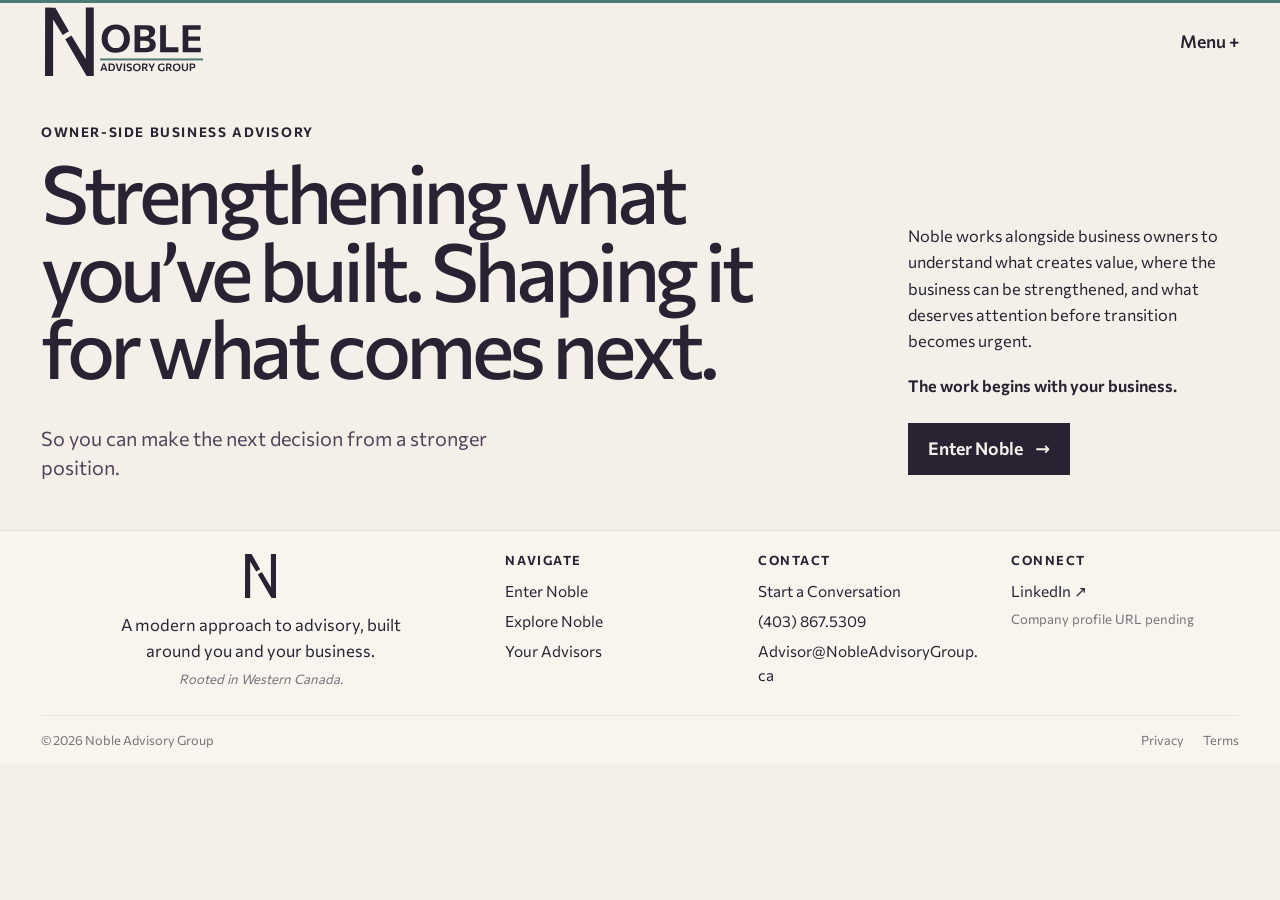
==== index.html @ ce42d4a8 "Add files via upload" ====
<!doctype html>
<html lang="en">
<head>
<meta charset="utf-8">
<meta name="viewport" content="width=device-width, initial-scale=1">
<meta name="description" content="Noble Advisory Group is an owner-side business advisory firm helping business owners strengthen what they have built and prepare for what comes next.">
<title>Noble Advisory Group | Owner-Side Business Advisory</title>
<link rel="preconnect" href="https://fonts.googleapis.com">
<link rel="preconnect" href="https://fonts.gstatic.com" crossorigin>
<link href="https://fonts.googleapis.com/css2?family=Commissioner:ital,wght@0,300..800;1,300..800&display=swap" rel="stylesheet">
<link rel="stylesheet" href="assets/css/tokens.css">
<link rel="stylesheet" href="assets/css/base.css">
<link rel="stylesheet" href="assets/css/components.css">
<link rel="stylesheet" href="assets/css/footer.css">
<link rel="stylesheet" href="assets/css/foyer.css">
<script src="assets/js/site.js" defer></script>
</head>
<body class="foyer-page">
<a class="skip-link" href="#foyer-main">Skip to Noble overview</a>
<header class="site-header site-header--entry">
  <a class="site-header__brand" href="index.html" aria-label="Noble Advisory Group home"><img src="assets/brand/noble-logo-primary.svg" alt="Noble Advisory Group"></a>
  <button class="site-header__menu" type="button" data-menu-open aria-controls="foyer-menu" aria-expanded="false">Menu +</button>
</header>

<div class="menu-drawer" id="foyer-menu" data-menu aria-hidden="true" role="dialog" aria-modal="true" aria-labelledby="foyer-menu-title">
  <button class="menu-drawer__scrim" type="button" data-menu-close aria-label="Close menu"></button>
  <div class="menu-drawer__panel">
    <header class="menu-drawer__header"><span id="foyer-menu-title">Noble</span><button type="button" data-menu-close>Close</button></header>
    <nav class="menu-drawer__links" aria-label="Noble destinations">
      <a href="start/index.html"><span>Enter Noble</span><span>→</span></a>
      <a href="explore/index.html#working-with-noble"><span>Explore Noble</span><span>→</span></a>
      <a href="advisors/index.html"><span>Your Advisors</span><span>→</span></a>
      <a href="contact/index.html"><span>Start a Conversation</span><span>→</span></a>
    </nav>
    <div class="menu-drawer__utility"><span>Rooted in Western Canada.</span><div class="menu-drawer__utility-links"><a href="https://www.linkedin.com/" target="_blank" rel="noopener noreferrer">LinkedIn ↗</a><a href="contact/index.html">Contact</a></div></div>
  </div>
</div>

<main class="foyer-main" id="foyer-main">
  <!--COMMENT: §§§ SECTION 1: FOYER / POSITIONING §§§-->
  <section class="foyer" aria-labelledby="foyer-title">
    <div class="foyer__opening">
      <header class="foyer__statement">
        <p class="eyebrow">Owner-side business advisory</p>
        <h1 id="foyer-title">Strengthening what you’ve built. Shaping it for what comes next.</h1>
        <p class="foyer__consequence">So you can make the next decision from a stronger position.</p>
      </header>
      <div class="foyer__orientation">
        <p>Noble works alongside business owners to understand what creates value, where the business can be strengthened, and what deserves attention before transition becomes urgent.</p>
        <p class="foyer__orientation-note">The work begins with your business.</p>
        <div class="foyer__actions">
          <a class="foyer__entry" href="start/index.html">Enter Noble <span aria-hidden="true">→</span></a>
        </div>
      </div>
    </div>
  </section>
</main>

<!--COMMENT: §§§ SHARED COMPONENT: COMPACT FIRM FOOTER §§§-->
<footer class="firm-footer" data-firm-footer>
  <div class="firm-footer__inner">
    <section class="firm-footer__identity" aria-label="Noble Advisory Group">
      <a class="firm-footer__mark" href="index.html" aria-label="Noble Advisory Group home"><img src="assets/brand/noble-custom-footer-n.svg" alt=""></a>
      <p>A modern approach to advisory, built around you and your business.</p>
      <span>Rooted in Western Canada.</span>
    </section>
    <nav class="firm-footer__group" aria-label="Noble destinations">
      <h2>Navigate</h2>
      <a href="start/index.html">Enter Noble</a>
      <a href="explore/index.html#working-with-noble">Explore Noble</a>
      <a href="advisors/index.html">Your Advisors</a>
    </nav>
    <section class="firm-footer__group">
      <h2>Contact</h2>
      <a href="contact/index.html">Start a Conversation</a>
      <a href="tel:+14038675309">(403) 867.5309</a>
      <a href="mailto:Advisor@NobleAdvisoryGroup.ca">Advisor@NobleAdvisoryGroup.ca</a>
    </section>
    <section class="firm-footer__group">
      <h2>Connect</h2>
      <a href="https://www.linkedin.com/" target="_blank" rel="noopener noreferrer">LinkedIn ↗</a>
      <span>Company profile URL pending</span>
    </section>
    <div class="firm-footer__legal">
      <p>© 2026 Noble Advisory Group</p>
      <div><a href="privacy/index.html">Privacy</a><a href="terms/index.html">Terms</a></div>
    </div>
  </div>
</footer>
</body>
</html>
---- assets/css/tokens.css ----
/*COMMENT: §§§ SECTION 1: BRAND COLOR TOKENS §§§*/
/*COMMENT: [DEFINE APPROVED BRAND AND SURFACE COLORS]*/
:root {
    --color-ink-plum: #282232; /* #282232 [Ink Plum] */
    --color-smoky-aubergine: #534259; /* #534259 [Smoky Aubergine] */
    --color-warm-bone: #F4EFE8; /* #F4EFE8 [Warm Bone] */
    --color-muted-stone: #C8BFB4; /* #C8BFB4 [Muted Stone] */
    --color-patinated-teal: #4E7A76; /* #4E7A76 [Patinated Teal] */
    --color-near-black: #1F1C1F; /* #1F1C1F [Near Black] */
    --color-paper: #F8F4EE; /* #F8F4EE [Warm Paper] */
    --color-bone-soft: #EEE7DE; /* #EEE7DE [Soft Bone] */
    --color-white-soft: #FFFDF9; /* #FFFDF9 [Soft White] */

    --text-primary: var(--color-ink-plum);
    --surface-primary: var(--color-warm-bone);
}


/*COMMENT: §§§ SECTION 2: TYPOGRAPHY TOKENS §§§*/
/*COMMENT: [DEFINE COMMISSIONER TYPE SCALE AND TEXT MEASURES]*/
:root {
    --font-sans: "Commissioner", system-ui, -apple-system, BlinkMacSystemFont, "Segoe UI", sans-serif;

    --step--1: clamp(0.78rem, 0.74rem + 0.12vw, 0.88rem);
    --step-0: clamp(1rem, 0.96rem + 0.18vw, 1.13rem);
    --step-1: clamp(1.15rem, 1.04rem + 0.46vw, 1.45rem);
    --step-2: clamp(1.42rem, 1.16rem + 0.95vw, 2rem);
    --step-3: clamp(1.9rem, 1.45rem + 1.65vw, 3rem);
    --step-4: clamp(2.6rem, 1.8rem + 3vw, 4.85rem);
    --step-5: clamp(3.4rem, 2.25rem + 4.4vw, 6.8rem);

    --measure: 64ch;
    --measure-narrow: 48ch;
}


/*COMMENT: §§§ SECTION 3: SPACING AND LAYOUT TOKENS §§§*/
/*COMMENT: [DEFINE RESPONSIVE SPACING AND FRAME DIMENSIONS]*/
:root {
    --space-1: clamp(0.4rem, 0.3rem + 0.3vw, 0.65rem);
    --space-2: clamp(0.8rem, 0.68rem + 0.45vw, 1.15rem);
    --space-3: clamp(1.2rem, 0.98rem + 0.72vw, 1.72rem);
    --space-4: clamp(1.65rem, 1.28rem + 1.35vw, 2.55rem);
    --space-5: clamp(2.35rem, 1.75rem + 2.15vw, 3.8rem);
    --space-6: clamp(3.15rem, 2.3rem + 3vw, 5.35rem);

    --page-gutter: clamp(1.25rem, 3.2vw, 4.25rem);
    --header-height: 5rem;
    --experience-nav-height: 5.1rem;
    --max-content: 92rem;
}


/*COMMENT: §§§ SECTION 4: INTERACTION TOKENS §§§*/
/*COMMENT: [DEFINE FOCUS AND MOTION BEHAVIOR]*/
:root {
    --focus-ring: 2px solid var(--color-patinated-teal);
    --ease-noble: cubic-bezier(0.2, 0.75, 0.25, 1);
    --transition-fast: 180ms var(--ease-noble);
    --transition-medium: 360ms var(--ease-noble);
}
---- assets/css/base.css ----
/*COMMENT: §§§ SECTION 1: RESET AND DOCUMENT BASELINE §§§*/
/*COMMENT: [DEFINE RESET AND DOCUMENT BASELINE STYLES]*/
*, *::before, *::after {
    box-sizing: border-box;
}

html {
    scroll-behavior: smooth;
    background: var(--color-warm-bone);
}

body {
    margin: 0;
    color: var(--text-primary);
    background: var(--surface-primary);
    font-family: var(--font-sans);
    font-size: var(--step-0);
    line-height: 1.58;
    -webkit-font-smoothing: antialiased;
}

img, svg {
    display: block;
    max-width: 100%;
}

a {
    color: inherit;
    text-decoration: none;
}

button, input, textarea, select {
    font: inherit;
}

button {
    color: inherit;
}

p, h1, h2, h3, blockquote {
    margin: 0;
}

ul {
    margin: 0;
    padding: 0;
}

/*COMMENT: §§§ SECTION 2: TYPE ROLES §§§*/
/*COMMENT: [DEFINE TYPE ROLES STYLES]*/
h1, h2, h3 {
    font-weight: 480;
    line-height: 1.04;
    letter-spacing: -0.035em;
    text-wrap: balance;
}

h1 {
    font-size: var(--step-4);
}

h2 {
    font-size: var(--step-2);
}

h3 {
    font-size: var(--step-1);
}

em {
    font-style: italic;
    font-variation-settings: "slnt" -10;
    font-weight: 380;
}

.intro {
    max-width: var(--measure);
    font-size: var(--step-1);
    line-height: 1.48;
    text-wrap: pretty;
}

.eyebrow, .micro-label {
    font-size: var(--step--1);
    font-weight: 650;
    letter-spacing: 0.12em;
    text-transform: uppercase;
}

.micro-label {
    color: var(--color-patinated-teal);
}

/*COMMENT: §§§ SECTION 3: ACCESSIBILITY AND SHARED INTERACTION §§§*/
/*COMMENT: [DEFINE ACCESSIBILITY AND SHARED INTERACTION STYLES]*/
:focus-visible {
    outline: var(--focus-ring);
    outline-offset: 4px;
}

.skip-link {
    position: fixed;
    z-index: 999;
    top: 0.5rem;
    left: 0.5rem;
    transform: translateY(-150%);
    padding: 0.65rem 0.9rem;
    background: var(--color-near-black);
    color: var(--color-white-soft);
}

.skip-link:focus {
    transform: translateY(0);
}

.visually-hidden {
    position: absolute !important;
    width: 1px !important;
    height: 1px !important;
    padding: 0 !important;
    margin: -1px !important;
    overflow: hidden !important;
    clip: rect(0,0,0,0) !important;
    white-space: nowrap !important;
    border: 0 !important;
}

/*COMMENT: §§§ SECTION 4: GLOBAL HEADER §§§*/
/*COMMENT: [DEFINE GLOBAL HEADER STYLES]*/
.site-header {
    position: sticky;
    z-index: 80;
    top: 0;
    display: grid;
    grid-template-columns: 1fr auto 1fr;
    align-items: center;
    min-height: var(--header-height);
    padding: 0 var(--page-gutter);
    background: var(--color-warm-bone);
    border-top: 3px solid var(--color-patinated-teal);
    border-bottom: 1px solid rgba(40,34,50,0.08);
}

.site-header__brand {
    width: clamp(9.05rem, 13vw, 12.25rem);
    justify-self: start;
}

.site-header__context {
    justify-self: center;
    font-size: var(--step--1);
    font-weight: 620;
    letter-spacing: 0.1em;
    text-transform: uppercase;
}

.site-header__menu, .site-header__quiet-link {
    justify-self: end;
    border: 0;
    background: transparent;
    padding: 0.7rem 0;
    cursor: pointer;
    font-weight: 560;
}

.site-header__quiet-link {
    transition: color var(--transition-fast), transform var(--transition-fast);
}

.site-header__quiet-link:hover,
.site-header__quiet-link:focus-visible {
    color: var(--color-smoky-aubergine);
    transform: translateX(-0.12rem);
}

.text-action {
    display: inline-flex;
    align-items: center;
    gap: 0.55rem;
    font-weight: 600;
    border-bottom: 1px solid currentColor;
    padding-bottom: 0.18rem;
}

.text-action--light {
    color: var(--color-warm-bone);
}

@media (max-width: 720px) {
    .site-header {
        grid-template-columns: 1fr auto;
    }

    .site-header__context {
        display: none;
    }

    .site-header__menu,
    .site-header__quiet-link {
        min-height: 3rem;
        display: inline-flex;
        align-items: center;
    }

    .site-header__brand {
        width: clamp(8.5rem, 31vw, 10.75rem);
        min-height: 3rem;
        display: inline-flex;
        align-items: center;
    }

}

@media (prefers-reduced-motion: reduce) {
    *, *::before, *::after {
        scroll-behavior: auto !important;
        transition-duration: 0.01ms !important;
        animation-duration: 0.01ms !important;
        animation-iteration-count: 1 !important;
    }

}
---- assets/css/components.css ----
/*COMMENT: §§§ SECTION 1: DRAWER MENU §§§*/
/*COMMENT: [DEFINE DRAWER MENU STYLES]*/
.menu-drawer {
    position: fixed;
    z-index: 160;
    inset: 0;
    visibility: hidden;
    pointer-events: none;
}

.menu-drawer[aria-hidden="false"] {
    visibility: visible;
    pointer-events: auto;
}

.menu-drawer__scrim {
    position: absolute;
    inset: 0;
    border: 0;
    background: rgba(31,28,31,0.42);
    opacity: 0;
    transition: opacity var(--transition-medium);
}

.menu-drawer[aria-hidden="false"] .menu-drawer__scrim {
    opacity: 1;
}

.menu-drawer__panel {
    position: absolute;
    inset: 0 0 0 auto;
    width: min(34rem, 92vw);
    background: var(--color-ink-plum);
    color: var(--color-warm-bone);
    padding: var(--space-3) var(--space-4);
    transform: translateX(100%);
    transition: transform var(--transition-medium);
    display: flex;
    flex-direction: column;
}

.menu-drawer[aria-hidden="false"] .menu-drawer__panel {
    transform: translateX(0);
}

.menu-drawer__header {
    display: flex;
    justify-content: space-between;
    align-items: center;
    padding-bottom: var(--space-4);
    font-size: var(--step--1);
    letter-spacing: 0.1em;
    text-transform: uppercase;
}

.menu-drawer__header button {
    border: 0;
    background: none;
    color: inherit;
    cursor: pointer;
    transition: color var(--transition-fast);
}

.menu-drawer__header button:hover,
.menu-drawer__header button:focus-visible {
    color: var(--color-patinated-teal);
}

.menu-drawer__links {
    display: grid;
    gap: 0;
}

.menu-drawer__links a {
    display: flex;
    justify-content: space-between;
    gap: 1rem;
    align-items: baseline;
    padding: 1rem 0.7rem;
    border-top: 1px solid rgba(244,239,232,0.18);
    font-size: var(--step-2);
    line-height: 1.18;
    transition: background-color var(--transition-fast), color var(--transition-fast);
}

.menu-drawer__links a > span:last-child {
    transition: color var(--transition-fast), transform var(--transition-fast);
}

.menu-drawer__links a:hover,
.menu-drawer__links a:focus-visible {
    background: var(--color-smoky-aubergine);
}

.menu-drawer__links a:hover > span:last-child,
.menu-drawer__links a:focus-visible > span:last-child {
    color: var(--color-patinated-teal);
    transform: translateX(0.18rem);
}

.menu-drawer__links a:last-child {
    border-bottom: 1px solid rgba(244,239,232,0.18);
}


.menu-drawer__utility {
    margin-top: auto;
    display: grid;
    gap: 0.7rem;
    padding-top: var(--space-3);
    border-top: 1px solid rgba(244, 239, 232, 0.18);
    font-size: var(--step--1);
    color: rgba(244, 239, 232, 0.76);
}

.menu-drawer__utility-links {
    display: flex;
    flex-wrap: wrap;
    gap: 0.65rem 1.4rem;
}

.menu-drawer__utility a:hover,
.menu-drawer__utility a:focus-visible {
    color: var(--color-patinated-teal);
}

body.has-open-menu {
    overflow: hidden;
}


/*COMMENT: [SURFACE ACTIVE CHAPTER STATE INSIDE THE DRAWER]*/
.menu-drawer__links a[aria-current="step"],
.menu-drawer__links a[aria-current="page"] {
    color: var(--color-white-soft);
}

.menu-drawer__links a[aria-current="step"] > span:last-child,
.menu-drawer__links a[aria-current="page"] > span:last-child {
    color: var(--color-patinated-teal);
}

@media (max-width: 720px) {
    .menu-drawer__header button {
        min-height: 3rem;
        min-width: 3rem;
    }

    .menu-drawer__links a {
        min-height: 3.25rem;
        align-items: center;
    }
}
---- assets/css/footer.css ----
/*COMMENT: §§§ SECTION 1: COMPACT FIRM FOOTER §§§*/
/*COMMENT: [DEFINE COMPACT FIRM FOOTER STYLES]*/
.firm-footer {
    background: var(--color-paper);
    color: var(--color-ink-plum);
    border-top: 1px solid rgba(40,34,50,0.1);
}

.firm-footer__inner {
    max-width: var(--max-content);
    margin: 0 auto;
    padding: clamp(1.35rem, 2.6vh, 2.05rem) var(--page-gutter) clamp(0.8rem, 1.55vh, 1.2rem);
    display: grid;
    grid-template-columns: minmax(13rem, 1.35fr) repeat(3, minmax(9rem, 0.7fr));
    gap: var(--space-3);
}

.firm-footer__identity {
    display: grid;
    align-content: start;
    justify-items: center;
    gap: 0.35rem;
    text-align: center;
}

.firm-footer__mark {
    justify-self: center;
    display: inline-flex;
    align-items: center;
    margin-bottom: 0.45rem;
}

.firm-footer__mark img {
    width: auto;
    height: clamp(2.75rem, 3.2vw, 3.25rem);
    transition: opacity var(--transition-medium);
}

.firm-footer__mark:hover img,
.firm-footer__mark:focus-visible img {
    opacity: 0.68;
}

.firm-footer__mark:focus-visible {
    outline: var(--focus-ring);
    outline-offset: 4px;
}

.firm-footer__identity p {
    max-width: 26ch;
    font-size: 1.04rem;
}

.firm-footer__identity span, .firm-footer__group span {
    font-size: 0.82rem;
    color: rgba(40,34,50,0.62);
}

.firm-footer__identity span {
    font-style: italic;
}

.firm-footer__group {
    display: grid;
    align-content: start;
    gap: 0.35rem;
    font-size: 0.96rem;
}

.firm-footer__group h2 {
    font-size: 0.8rem;
    font-weight: 650;
    letter-spacing: 0.12em;
    text-transform: uppercase;
    margin-bottom: 0.35rem;
}

.firm-footer__group a:hover {
    text-decoration: underline;
    text-underline-offset: 0.2em;
}

.firm-footer__legal {
    grid-column: 1 / -1;
    display: flex;
    justify-content: space-between;
    gap: 1rem;
    padding-top: 0.85rem;
    border-top: 1px solid rgba(40,34,50,0.08);
    font-size: 0.8rem;
    color: rgba(40,34,50,0.62);
}

.firm-footer__legal div {
    display: flex;
    gap: 1.2rem;
}

@media (max-width: 900px) {
    .firm-footer__inner {
        grid-template-columns: 1.35fr 1fr 1fr;
    }

    .firm-footer__identity {
        grid-column: 1 / -1;
    }

}

@media (max-width: 620px) {
    .firm-footer__inner {
        grid-template-columns: 1fr 1fr;
        gap: var(--space-3);
    }

    .firm-footer__identity {
        justify-items: start;
        text-align: left;
    }

    .firm-footer__mark {
        justify-self: start;
    }

    .firm-footer__group:last-of-type {
        grid-column: 1 / -1;
    }

    .firm-footer__legal {
        align-items: flex-start;
    }

}

/*COMMENT: [ALLOW LONG CONTACT VALUES TO WRAP WITHOUT BREAKING FOOTER COLUMNS]*/
.firm-footer__group a {
    overflow-wrap: anywhere;
}
---- assets/css/foyer.css ----
/*COMMENT: §§§ SECTION 1: FOYER FRAME §§§*/
/*COMMENT: [ESTABLISH NOBLE BEFORE THE VISITOR ENTERS THE EXPLORATORY EXPERIENCE]*/
.foyer-page {
    min-height: 100vh;
    background: var(--color-warm-bone);
}

.site-header--entry {
    border-bottom: 0;
    grid-template-columns: minmax(0, 1fr) auto;
}

.site-header--entry .site-header__menu {
    justify-self: end;
}

.foyer-main {
    display: grid;
    min-height: 0;
}

.foyer {
    width: 100%;
    max-width: var(--max-content);
    margin: 0 auto;
    display: grid;
    align-items: center;
    padding: clamp(2rem, 3.2vw, 3.15rem) var(--page-gutter) clamp(2.15rem, 3.7vw, 3.5rem);
}

.foyer__opening {
    display: grid;
    grid-template-columns: minmax(0, 1.72fr) minmax(18rem, 0.72fr);
    align-items: end;
    gap: clamp(2.5rem, 6vw, 7rem);
}

.foyer__statement h1 {
    max-width: 15ch;
    margin-top: 0.7rem;
    font-size: clamp(3.5rem, 6.3vw, 6.5rem);
    line-height: 0.96;
    letter-spacing: -0.055em;
    text-wrap: balance;
}

.foyer__consequence {
    max-width: 40ch;
    margin-top: clamp(1.5rem, 3vw, 2.6rem);
    font-size: clamp(1.15rem, 1.55vw, 1.5rem);
    line-height: 1.48;
    color: var(--color-smoky-aubergine);
}

.foyer__orientation {
    display: grid;
    align-content: end;
    gap: 1.15rem;
    padding-bottom: 0.45rem;
}

.foyer__orientation > p {
    max-width: 43ch;
    font-size: clamp(1.02rem, 1.25vw, 1.22rem);
    line-height: 1.62;
}

.foyer__orientation-note {
    font-weight: 620;
}

.foyer__actions {
    display: flex;
    align-items: center;
    margin-top: 0.35rem;
}

.foyer__entry {
    display: inline-flex;
    align-items: center;
    gap: 0.75rem;
    min-height: 3.3rem;
    padding: 0 1.25rem;
    background: var(--color-ink-plum);
    color: var(--color-warm-bone);
    font-weight: 620;
    transition: background var(--transition-fast), transform var(--transition-fast);
}

.foyer__entry:hover,
.foyer__entry:focus-visible {
    background: var(--color-smoky-aubergine);
    transform: translateX(0.18rem);
}

/*COMMENT: §§§ SECTION 2: RESPONSIVE FOYER §§§*/
/*COMMENT: [PRESERVE THE OPENING HIERARCHY AS THE FOYER RECOMPOSES]*/
@media (max-width: 980px) {
    .foyer-main {
        min-height: 0;
    }

    .foyer {
        padding-top: var(--space-5);
        padding-bottom: var(--space-5);
    }

    .foyer__opening {
        grid-template-columns: 1fr;
        align-items: start;
    }

    .foyer__orientation {
        max-width: 44rem;
        padding-bottom: 0;
    }
}

@media (max-width: 720px) {
    .foyer {
        padding-top: var(--space-4);
        padding-bottom: var(--space-4);
    }

    .foyer__statement h1 {
        font-size: clamp(3rem, 14vw, 5.15rem);
    }
}
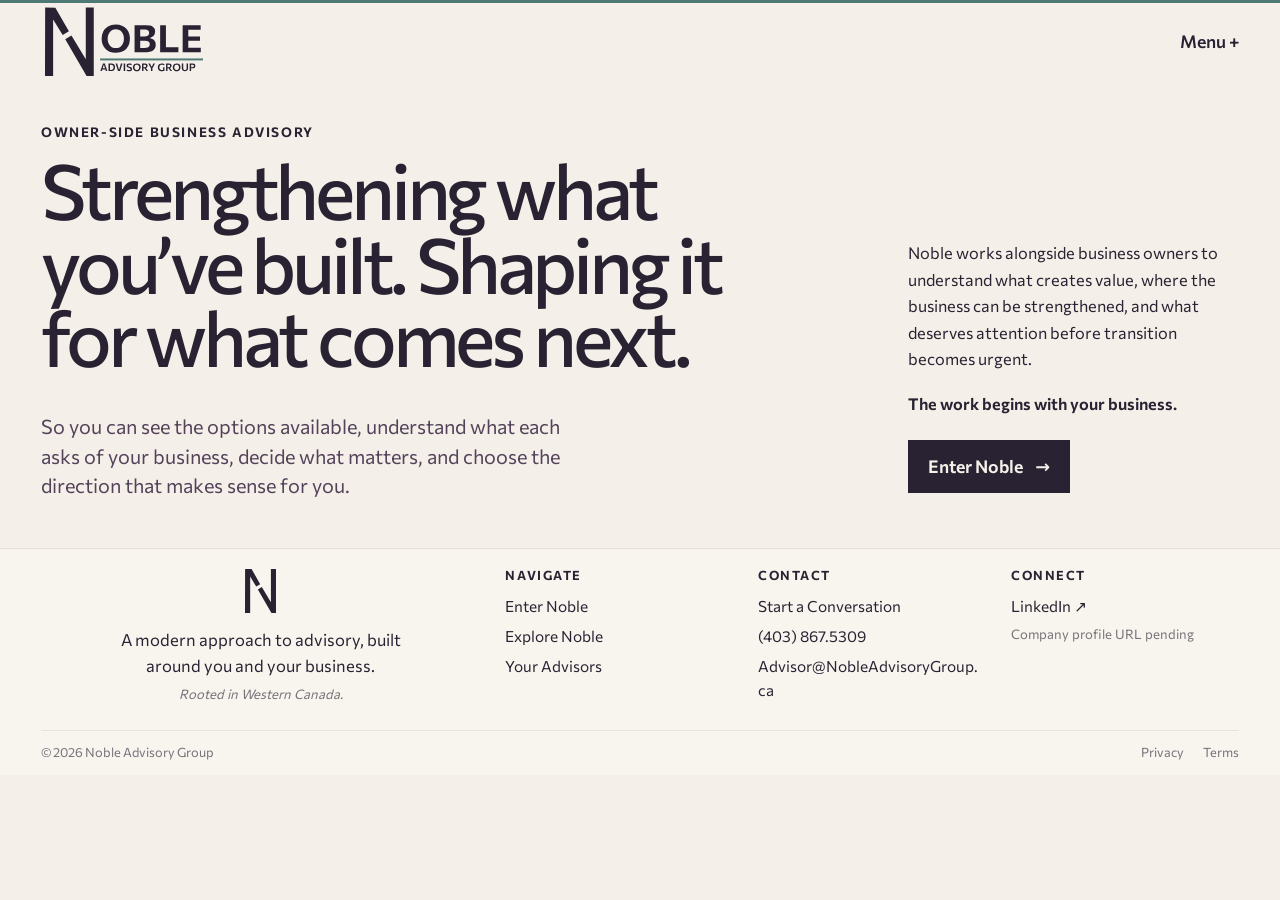
==== commit fa5f3cc1: "Add files via upload" ====
--- a/index.html
+++ b/index.html
@@ -43,7 +43,7 @@
       <header class="foyer__statement">
         <p class="eyebrow">Owner-side business advisory</p>
         <h1 id="foyer-title">Strengthening what you’ve built. Shaping it for what comes next.</h1>
-        <p class="foyer__consequence">So you can make the next decision from a stronger position.</p>
+        <p class="foyer__consequence">So you can see the options available, understand what each asks of your business, decide what matters, and choose the direction that makes sense for you.</p>
       </header>
       <div class="foyer__orientation">
         <p>Noble works alongside business owners to understand what creates value, where the business can be strengthened, and what deserves attention before transition becomes urgent.</p>
--- a/assets/css/footer.css
+++ b/assets/css/footer.css
@@ -9,7 +9,7 @@
 .firm-footer__inner {
     max-width: var(--max-content);
     margin: 0 auto;
-    padding: clamp(1.35rem, 2.6vh, 2.05rem) var(--page-gutter) clamp(0.8rem, 1.55vh, 1.2rem);
+    padding: clamp(1.2rem, 2.3vh, 1.8rem) var(--page-gutter) clamp(0.7rem, 1.35vh, 1.05rem);
     display: grid;
     grid-template-columns: minmax(13rem, 1.35fr) repeat(3, minmax(9rem, 0.7fr));
     gap: var(--space-3);
@@ -85,7 +85,7 @@
     display: flex;
     justify-content: space-between;
     gap: 1rem;
-    padding-top: 0.85rem;
+    padding-top: 0.72rem;
     border-top: 1px solid rgba(40,34,50,0.08);
     font-size: 0.8rem;
     color: rgba(40,34,50,0.62);
--- a/assets/css/foyer.css
+++ b/assets/css/foyer.css
@@ -38,7 +38,7 @@
 .foyer__statement h1 {
     max-width: 15ch;
     margin-top: 0.7rem;
-    font-size: clamp(3.5rem, 6.3vw, 6.5rem);
+    font-size: clamp(3.325rem, 5.985vw, 6.175rem);
     line-height: 0.96;
     letter-spacing: -0.055em;
     text-wrap: balance;
@@ -123,6 +123,6 @@
     }
 
     .foyer__statement h1 {
-        font-size: clamp(3rem, 14vw, 5.15rem);
+        font-size: clamp(2.85rem, 13.3vw, 4.9rem);
     }
 }
